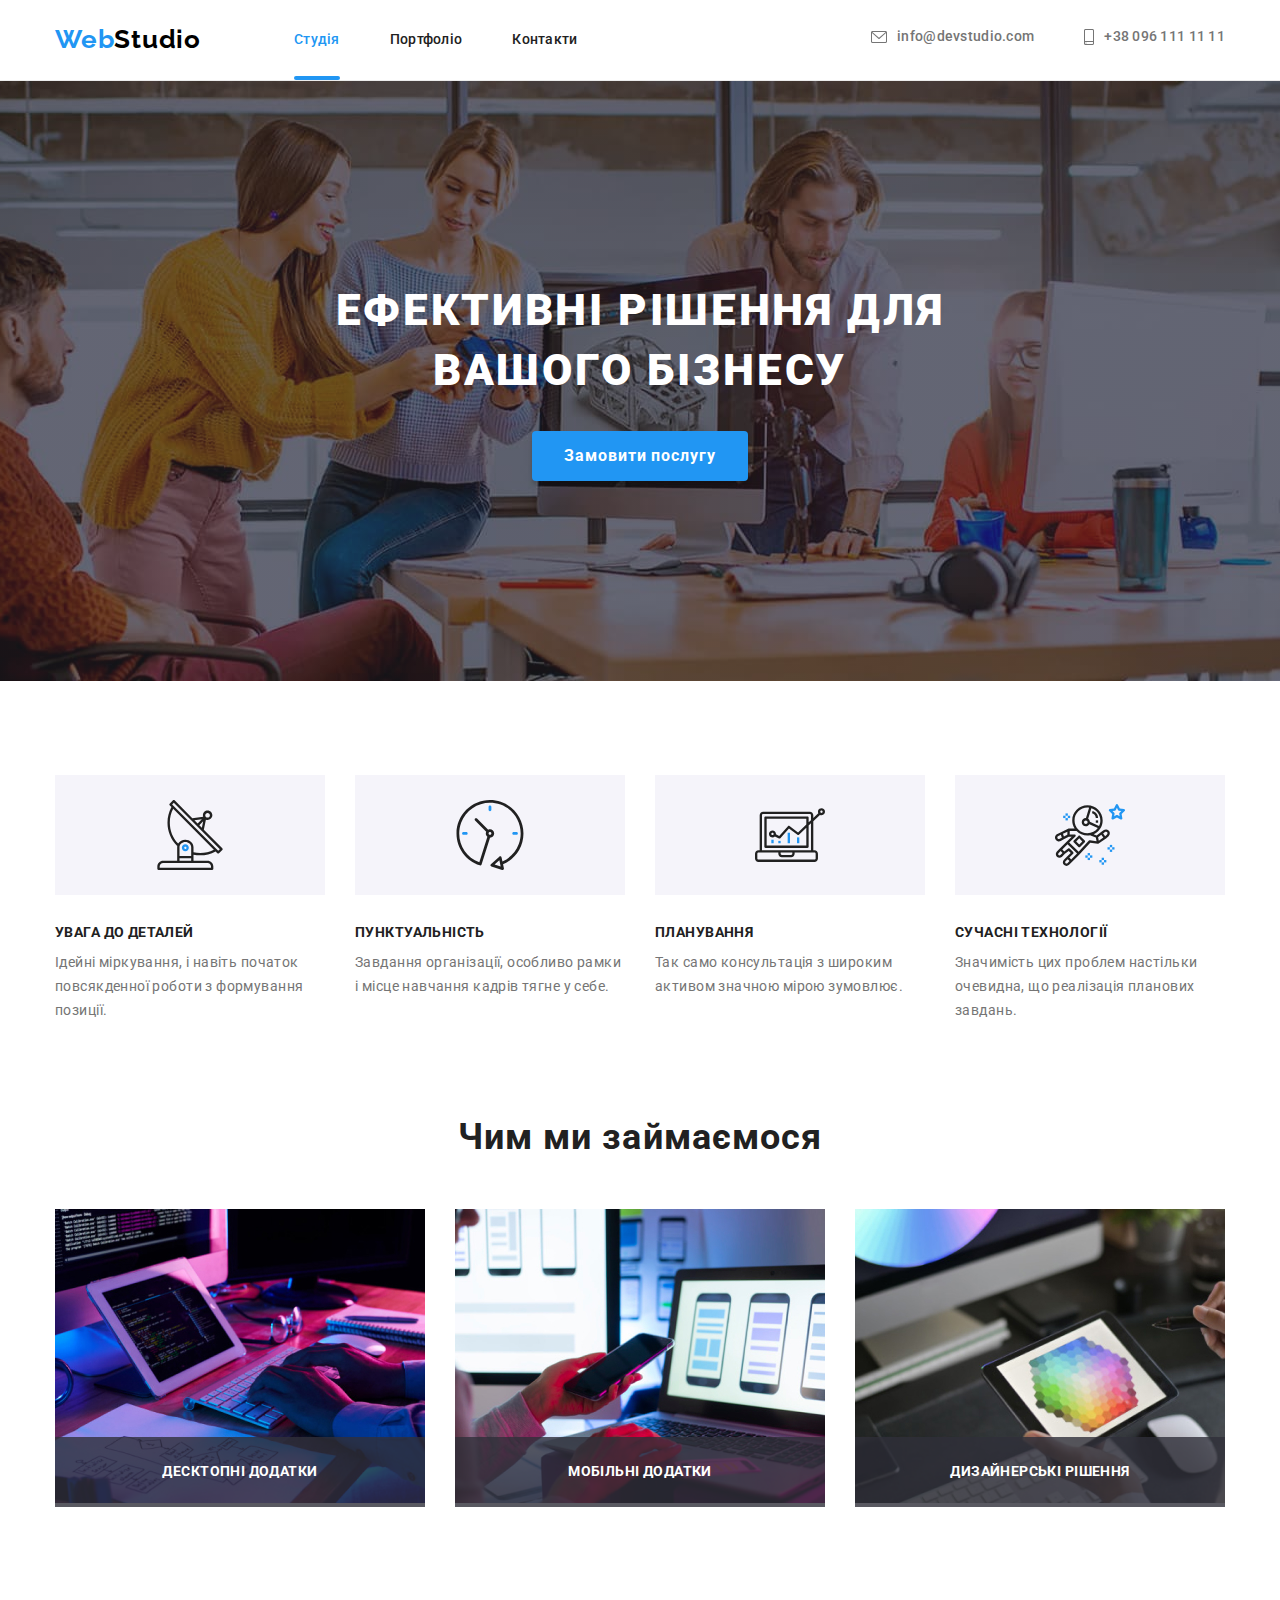
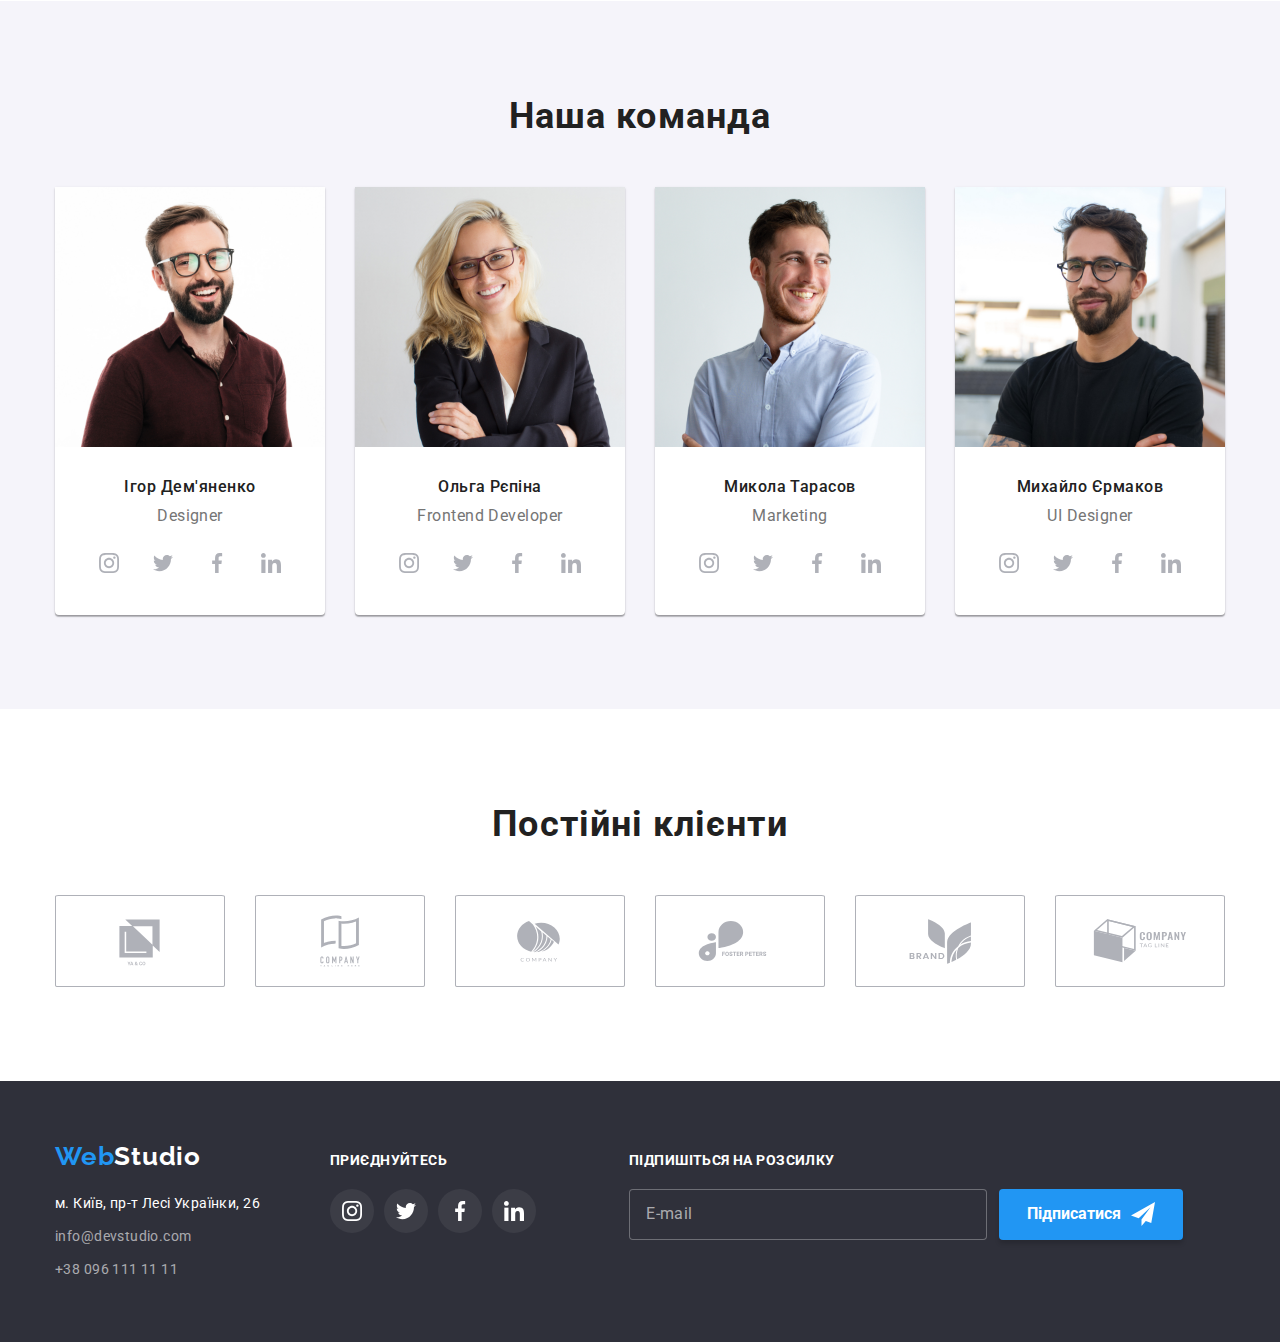
==== index.html @ 7e3d5393 "hw6" ====
<!DOCTYPE html>
<html lang="uk">
<head>
    <meta charset="UTF-8">
    <meta http-equiv="X-UA-Compatible" content="IE=edge">
    <meta name="viewport" content="width=device-width, initial-scale=1.0">
    <link rel="preconnect" href="https://fonts.googleapis.com">
    <link rel="preconnect" href="https://fonts.gstatic.com" crossorigin>
    <link href="https://fonts.googleapis.com/css2?family=Raleway:wght@700&family=Roboto:wght@400;500;700;900&display=swap" rel="stylesheet">
    <link rel="stylesheet" href="https://cdnjs.cloudflare.com/ajax/libs/modern-normalize/1.1.0/modern-normalize.min.css">
    <link rel="stylesheet" href="./css/styles.css">
    <title>Document</title>
</head>
<body>
    <!-- Шапка сайта -->
    <header class="header">
        <div class="container">
            <nav class="header-nav">
                <a class="logo link" href="" aria-label="логотип сайту"><span class="logo-span">Web</span>Studio</a>
                <ul class="header-nav-list list">
                    <li class="header-nav-item"><a class="header-nav-link link current" href="./index.html">Студія</a></li>
                    <li class="header-nav-item"><a class="header-nav-link link" href="./portfolio.html">Портфоліо</a></li>
                    <li class="header-nav-item"><a class="header-nav-link link" href="">Контакти</a></li>
                </ul>
            </nav>
            <ul class="header-contact-list list">
                <li class="header-contact-item"><a class="header-contact-link link" href="mailto:info@devstudio.com">
                    <svg class="header-icon" width="16" height="12" >
                        <use href="./images/icons.svg#mail"></use>
                    </svg>
                    info@devstudio.com</a></li>
                <li class="header-contact-item"><a class="header-contact-link link" href="tel:+380961111111">
                    <svg class="header-icon" width="10" height="16" >
                        <use href="./images/icons.svg#tel"></use>
                    </svg>
                    +38 096 111 11 11</a></li>
            </ul>
        </div>
    </header>
    
    <!-- main -->
    <main>
        <!-- hero -->
        <section class="hero">
            <h1 class="hero-title">Ефективні рішення для<br> вашого бізнесу</h1>
            <button class="hero-button" type="button" data-modal-open>Замовити послугу</button>
        </section>

        <!-- Переваги -->
        <section class="features section">
            <div class="container">
                <h2 hidden>Переваги</h2>
                    <ul class="features-list list">
                        <li class="features-list-item">
                            <div class="features-icon-fon">
                                <svg class="features-icon" width="70" height="70">
                                    <use href="./images/icons.svg#icon-features_antenna"></use>
                                </svg>
                            </div>

                            <h3 class="features-list-title">УВАГА ДО ДЕТАЛЕЙ</h3>
                            <p class="features-list-p">Ідейні міркування, і навіть початок повсякденної роботи з формування позиції.</p>
                        </li>
                        <li class="features-list-item">
                            <div class="features-icon-fon">
                                <svg class="features-icon" width="70" height="70">
                                    <use href="./images/icons.svg#icon-features_clock"></use>
                                </svg>
                            </div>
                            <h3 class="features-list-title">ПУНКТУАЛЬНІСТЬ</h3>
                            <p class="features-list-p">Завдання організації, особливо рамки і місце навчання кадрів тягне у себе.</p>
                        </li>
                        <li class="features-list-item">
                            <div class="features-icon-fon">
                                <svg class="features-icon" width="70" height="70">
                                    <use href="./images/icons.svg#icon-features_diagram"></use>
                                </svg>
                            </div>
                            <h3 class="features-list-title">ПЛАНУВАННЯ</h3>
                            <p class="features-list-p">Так само консультація з широким активом значною мірою зумовлює.</p>
                        </li>
                        <li class="features-list-item">
                            <div class="features-icon-fon">
                                <svg class="features-icon" width="70" height="70">
                                    <use href="./images/icons.svg#icon-features_astronaut"></use>
                                </svg>
                            </div>
                            <h3 class="features-list-title">СУЧАСНІ ТЕХНОЛОГІЇ</h3>
                            <p class="features-list-p">Значимість цих проблем настільки очевидна, що реалізація планових завдань.</p>
                        </li>
                    </ul>
            </div>
        </section>

        <!-- Чим ми займаємося -->
        <section class="section">
           <div class="container"> <h2 class="work-title">Чим ми займаємося</h2>
                <ul class="work-list list">
                    <li class="work-list-item">
                        <a class="work-list-link" href="">
                            <img src="./images/box1.jpg" alt="код" width="370">
                            <p class="work-list-p">Десктопні додатки</p>
                        </a>
                    </li>
                    <li class="work-list-item">
                        <a class="work-list-link" href="">
                            <img src="./images/box2.jpg" alt="анімація" width="370">
                            <p class="work-list-p">Мобільні додатки</p>
                        </a>
                    </li>
                    <li class="work-list-item">
                        <a class="work-list-link" href="">
                            <img src="./images/box3.jpg" alt="дизайн" width="370">
                            <p class="work-list-p">Дизайнерські рішення</p>
                        </a>
                    </li>
                </ul>
            </div>
        </section>

        <!-- Команда -->
        <section class="team section">
            <div class="container">
                <h2 class="team-title">Наша команда</h2>
                <ul class="team-list list">
                    <li class="team-list-item">
                        <img src="./images/ihor.jpg" alt="Ігор Дем'яненко" width="270">
                        <div class="team-list-div">
                            <h3 class="team-list-title">Ігор Дем'яненко</h3> 
                            <p class="team-list-p">Designer</p>
                            <ul class="team-social-list list">
                                <li class="team-social-item">
                                    <a href="" class="team-social-link link">
                                        <svg class="team-social-icon" width="20" height="20">
                                            <use href="./images/icons.svg#icon-instagram"></use>
                                        </svg>
                                    </a>
                                </li>
                                <li class="team-social-item">
                                    <a href="" class="team-social-link link">
                                        <svg class="team-social-icon" width="20" height="20">
                                            <use href="./images/icons.svg#icon-twitter"></use>
                                        </svg>
                                    </a>
                                </li>
                                <li class="team-social-item">
                                    <a href="" class="team-social-link link">
                                        <svg class="team-social-icon" width="20" height="20">
                                            <use href="./images/icons.svg#icon-facebook"></use>
                                        </svg>
                                    </a>
                                </li>
                                <li class="team-social-item">
                                    <a href="" class="team-social-link link">
                                        <svg class="team-social-icon" width="20" height="20">
                                            <use href="./images/icons.svg#icon-linkedin"></use>
                                        </svg>
                                    </a>
                                </li>
                            </ul>

                        </div>
                    </li>
                    <li class="team-list-item">
                        <img src="./images/olga.jpg" alt="Ольга Рєпіна" width="270">
                        <div class="team-list-div">
                            <h3 class="team-list-title">Ольга Рєпіна</h3> 
                            <p class="team-list-p">Frontend Developer</p>
                            <ul class="team-social-list list">
                                <li class="team-social-item">
                                    <a href="" class="team-social-link link">
                                        <svg class="team-social-icon" width="20" height="20">
                                            <use href="./images/icons.svg#icon-instagram"></use>
                                        </svg>
                                    </a>
                                </li>
                                <li class="team-social-item">
                                    <a href="" class="team-social-link link">
                                        <svg class="team-social-icon" width="20" height="20">
                                            <use href="./images/icons.svg#icon-twitter"></use>
                                        </svg>
                                    </a>
                                </li>
                                <li class="team-social-item">
                                    <a href="" class="team-social-link link">
                                        <svg class="team-social-icon" width="20" height="20">
                                            <use href="./images/icons.svg#icon-facebook"></use>
                                        </svg>
                                    </a>
                                </li>
                                <li class="team-social-item">
                                    <a href="" class="team-social-link link">
                                        <svg class="team-social-icon" width="20" height="20">
                                            <use href="./images/icons.svg#icon-linkedin"></use>
                                        </svg>
                                    </a>
                                </li>
                            </ul>
                        </div>
                    </li>
                    <li class="team-list-item">
                        <img src="./images/mykola.jpg" alt="Микола Тарасов" width="270">
                        <div class="team-list-div">
                            <h3 class="team-list-title">Микола Тарасов</h3> 
                            <p class="team-list-p">Marketing</p> 
                            <ul class="team-social-list list">
                                <li class="team-social-item">
                                    <a href="" class="team-social-link link">
                                        <svg class="team-social-icon" width="20" height="20">
                                            <use href="./images/icons.svg#icon-instagram"></use>
                                        </svg>
                                    </a>
                                </li>
                                <li class="team-social-item">
                                    <a href="" class="team-social-link link">
                                        <svg class="team-social-icon" width="20" height="20">
                                            <use href="./images/icons.svg#icon-twitter"></use>
                                        </svg>
                                    </a>
                                </li>
                                <li class="team-social-item">
                                    <a href="" class="team-social-link link">
                                        <svg class="team-social-icon" width="20" height="20">
                                            <use href="./images/icons.svg#icon-facebook"></use>
                                        </svg>
                                    </a>
                                </li>
                                <li class="team-social-item">
                                    <a href="" class="team-social-link link">
                                        <svg class="team-social-icon" width="20" height="20">
                                            <use href="./images/icons.svg#icon-linkedin"></use>
                                        </svg>
                                    </a>
                                </li>
                            </ul>
                        </div>
                    </li>
                    <li class="team-list-item">
                        <img src="./images/mykhailo.jpg" alt="Михайло Єрмаков" width="270">
                        <div class="team-list-div">
                            <h3 class="team-list-title">Михайло Єрмаков</h3> 
                            <p class="team-list-p">UI Designer</p>
                            <ul class="team-social-list list">
                                <li class="team-social-item">
                                    <a href="" class="team-social-link link">
                                        <svg class="team-social-icon" width="20" height="20">
                                            <use href="./images/icons.svg#icon-instagram"></use>
                                        </svg>
                                    </a>
                                </li>
                                <li class="team-social-item">
                                    <a href="" class="team-social-link link">
                                        <svg class="team-social-icon" width="20" height="20">
                                            <use href="./images/icons.svg#icon-twitter"></use>
                                        </svg>
                                    </a>
                                </li>
                                <li class="team-social-item">
                                    <a href="" class="team-social-link link">
                                        <svg class="team-social-icon" width="20" height="20">
                                            <use href="./images/icons.svg#icon-facebook"></use>
                                        </svg>
                                    </a>
                                </li>
                                <li class="team-social-item">
                                    <a href="" class="team-social-link link">
                                        <svg class="team-social-icon" width="20" height="20">
                                            <use href="./images/icons.svg#icon-linkedin"></use>
                                        </svg>
                                    </a>
                                </li>
                            </ul>
                        </div>
                    </li>
                </ul>
            </div>
        </section>
        <!-- Клієнти -->
        <section class="client section">
            <div class="container">
                <h2 class="client-title">Постійні клієнти</h2>
                <ul class="client-list list">
                    <li class="client-item">
                        <a href="" class="client-link">
                            <svg class="client-icon" width="106" height="60">
                                <use href="./images/icons.svg#icon-client1"></use>
                            </svg>
                        </a>
                    </li>
                    <li class="client-item">
                        <a href="" class="client-link">
                            <svg class="client-icon" width="106" height="60">
                                <use href="./images/icons.svg#icon-client2"></use>
                            </svg>
                        </a>
                    </li>
                    <li class="client-item">
                        <a href="" class="client-link">
                            <svg class="client-icon" width="106" height="60">
                                <use href="./images/icons.svg#icon-client3"></use>
                            </svg>
                        </a>
                    </li>
                    <li class="client-item">
                        <a href="" class="client-link">
                            <svg class="client-icon" width="106" height="60">
                                <use href="./images/icons.svg#icon-client4"></use>
                            </svg>
                        </a>
                    </li>
                    <li class="client-item">
                        <a href="" class="client-link">
                            <svg class="client-icon" width="106" height="60">
                                <use href="./images/icons.svg#icon-client5"></use>
                            </svg>
                        </a>
                    </li>
                    <li class="client-item">
                        <a href="" class="client-link">
                            <svg class="client-icon" width="106" height="60">
                                <use href="./images/icons.svg#icon-client6"></use>
                            </svg>
                        </a>
                    </li>
                </ul>
            </div>
        </section>
    </main>

    <!-- Футер -->
    <footer class="footer">
        <div class="container">
            <div class="footer-flex">
                <div class="footer-contact-flex">
                    <a class="footer-logo link" href="" aria-label="логотип сайту"><span class="footer-logo-span">Web</span>Studio</a>
                    <address class="footer-contact">
                        <p class="footer-contact-p">м. Київ, пр-т Лесі Українки, 26</p>
                        <ul class="footer-contact-list list">
                            <li class="footer-contact-item""><a class="address-list-link link" href="mailto:info@devstudio.com">info@devstudio.com</a></li>
                            <li class="footer-contact-item""><a class="address-list-link link" href="tel:+380961111111">+38 096 111 11 11</a></li>
                        </ul>
                    </address>
                </div>
                <div class="footer-join-flex">
                    <p class="footer-join-p">приєднуйтесь</p>
                    <ul class="footer-join-list list">
                        <li class="footer-join-item">
                            <a href="" class="footer-join-link">
                                <svg class="footer-join-icon" width="20" height="20">
                                    <use href="./images/icons.svg#icon-instagram"></use>
                                </svg>
                            </a>
                        </li>
                        <li class="footer-join-item">
                            <a href="" class="footer-join-link">
                                <svg class="footer-join-icon" width="20" height="20">
                                    <use href="./images/icons.svg#icon-twitter"></use>
                                </svg>
                            </a>
                        </li>
                        <li class="footer-join-item">
                            <a href="" class="footer-join-link">
                                <svg class="footer-join-icon" width="20" height="20">
                                    <use href="./images/icons.svg#icon-facebook"></use>
                                </svg>
                            </a>
                        </li>
                        <li class="footer-join-item">
                            <a href="" class="footer-join-link">
                                <svg class="footer-join-icon" width="20" height="20">
                                    <use href="./images/icons.svg#icon-linkedin"></use>
                                </svg>
                            </a>
                        </li>
                    </ul>
                </div>
                <div class="footer-submit">
                    <p class="footer-submit-text">Підпишіться на розсилку</p>
                    <div class="footer-submit-form">
                        <label for="submit-mail" class="footer-submit-label"></label>
                        <input name="submit-mail" type="email" class="footer-submit-input" id="submit-mail" placeholder="E-mail">
                        <button class="footer-submit-btn" type="submit">Підписатися</button>
                    </div>
                </div>
            </div>
        </div>
    </footer>
<!-- modal -->
<div class="backdrop is-hidden" data-modal>
    <div class="modal">
        <button type="button" class="close-btn" data-modal-close>
            <svg width="11" height="11">
                <use href="./images/icons.svg#icon-close"></use>
            </svg>
        </button>

        <form class="form">
            <p class="form-title-p">Залиште свої дані, ми вам передзвонимо</p>
            
            <div class="form-field top-title">
                <label for="name" class="form-label">Ім'я</label>
                <input type="text" class="form-input" name="name" id="name">
                <svg class="input-icon" width="18" height="18">
                    <use href="./images/icons.svg#icon-person-black"></use>
                </svg>
            </div>
            <div class="form-field">
                <label for="tel" class="form-label">Телефон</label>
                <input type="tel" class="form-input" name="tel" id="tel">
                <svg class="input-icon" width="18" height="18">
                    <use href="./images/icons.svg#icon-phone-black"></use>
                </svg>
            </div>
            <div class="form-field">
                <label for="email" class="form-label">Пошта</label>
                <input type="email" class="form-input" name="email" id="email">
                <svg class="input-icon" width="18" height="18">
                    <use href="./images/icons.svg#icon-email-black"></use>
                </svg>
            </div>
            <div class="form-field">
                <label for="comment" class="comment-label">Коментар</label>
                <textarea class="comment" name="comment" id="comment" rows="9" placeholder="Введіть текст"></textarea>
            </div>
            <div class="contact-form-checkbox-wrapper">
                <input name="accept-policy" class="contact-form-checkbox" type="checkbox" id="policy-checkbox" required>
                <label for="policy-checkbox" class="contact-form-checkbox-label">
                    Погоджуюся з розсилкою та приймаю &nbsp;   
                    <a class="contact-form-checkbox-a" href=""> Умови договору</a>
                </label>
            </div>
            <button class="contact-form-submit-btn" type="submit">Відправити</button>
        </form>
    </div>
</div>
<script src="./js/modal.js"></script>
</body>
</html>
---- css/styles.css ----
:root {
  --primary-text-color: #757575;
  --title-text-color: #212121;
  --accent-color: #2196f3;
  --hero-background-color: #2f303a;
  --white-text-color: #ffffff;
  --team-background-color: #f5f4fa;
}
body {
  font-family: "Roboto", sans-serif;
  color: var(--title-text-color);
}
/* прибираємо точки списків */
.list {
  padding: 0;
  margin: 0;
  list-style: none;
}
/* скидаємо margin */
h1,
h2,
h3,
h4,
h5,
h6,
p,
ul {
  margin: 0;
  padding: 0;
}

/* прибираємо підкреслення посилань */
.link {
  text-decoration: none;
}
.section {
  padding-top: 94px;
  padding-bottom: 94px;
}
/* разметка контейнеров */
.container {
  width: 1200px;
  margin: 0 auto;
  padding-left: 15px;
  padding-right: 15px;
}
/* ========= Шапка сайта ========= */
.header {
  padding-top: 24px;
  padding-bottom: 25px;
  border-bottom: 1px solid #ececec;

  background-color: #ffffff;
}
/* flex i вирiвняти елементи меню по центру */
.header .container,
.header-nav {
  display: flex;
  align-items: center;
}
.logo {
  font-family: "Raleway", sans-serif;
  font-weight: 700;
  font-size: 26px;
  line-height: 1.19;
  letter-spacing: 0.03em;
  color: #000000;
}
.logo-span {
  color: var(--accent-color);
}
.header-nav-list {
  display: flex;
  margin-left: 93px;
}
.header-nav-item:not(:last-child) {
  margin-right: 50px;
}
.header-nav-link {
  position: relative;
  font-weight: 500;
  font-size: 14px;
  line-height: 1.14;
  letter-spacing: 0.02em;
  color: var(--title-text-color);

  transition: color 250ms cubic-bezier(0.4, 0, 0.2, 1);
}
.header-nav-link.current::after {
  position: absolute;
  display: block;
  content: "";
  width: 100%;
  height: 4px;
  border-radius: 2px;
  bottom: -33px;
  background-color: var(--accent-color);
}
.header-contact-list {
  display: flex;
  margin-left: auto;
}
/* margin-right: 50px для всiх крiм останого елемента меню */
.header-contact-item:not(:last-child) {
  margin-right: 50px;
}
.header-contact-link {
  display: inline-flex;
  align-items: center;

  font-weight: 500;
  font-size: 14px;
  line-height: 1.14;
  letter-spacing: 0.02em;
  color: var(--primary-text-color);

  transition: color 250ms cubic-bezier(0.4, 0, 0.2, 1);
}

.header-icon {
  margin-right: 10px;
  fill: currentColor;
}
.header-nav-link:hover,
.header-nav-link:focus,
.header-contact-link:hover,
.header-contact-link:focus {
  color: var(--accent-color);
}
.header-nav-link.current {
  color: var(--accent-color);
}
/* ========= main index.html ========= */
.hero {
  padding-top: 200px;
  padding-bottom: 200px;
  max-width: 1600px;
  max-height: 600px;
  margin-left: auto;
  margin-right: auto;
  background-color: rgba(47, 48, 58, 0.4);
  background-image: linear-gradient(
      rgba(47, 48, 58, 0.4),
      rgba(47, 48, 58, 0.4)
    ),
    url("../images/cover.jpg");
  background-repeat: no-repeat;
  background-position: center;
  background-size: cover;
  text-align: center;
}
.hero-title {
  margin-bottom: 30px;

  font-weight: 900;
  font-size: 44px;
  line-height: 1.36;
  letter-spacing: 0.06em;
  text-transform: uppercase;
  color: var(--white-text-color);
}
.hero-button {
  display: inline-block;
  padding: 10px 32px;
  box-shadow: 0px 4px 4px rgba(0, 0, 0, 0.15);
  border: 0;
  border-radius: 4px;
  min-width: 216px;

  font-weight: 700;
  font-size: 16px;
  line-height: 1.88;
  align-items: center;
  text-align: center;
  letter-spacing: 0.06em;
  background-color: var(--accent-color);
  color: var(--white-text-color);
  cursor: pointer;
}

/* ========= Переваги ========= */
.features {
  padding-bottom: 0;
}
.features-list {
  display: flex;
}
.features-list-item:not(:last-child) {
  margin-right: 30px;
}
.features-list-item {
  min-width: 270px;
}
.features-icon-fon {
  display: flex;
  width: 270px;
  height: 120px;
  align-items: center;
  justify-content: center;
  background-color: var(--team-background-color);
}
.features-icon {
}
.features-list-title {
  margin-top: 30px;
  margin-bottom: 10px;

  font-weight: 700;
  font-size: 14px;
  line-height: 1.14;
  letter-spacing: 0.03em;
  text-transform: uppercase;
  color: var(--title-text-color);
}
.features-list-p {
  font-size: 14px;
  line-height: 1.71;
  letter-spacing: 0.03em;
  color: var(--primary-text-color);
}
/* ========= Чим ми займаємося ========= */
.work-title {
  margin-bottom: 50px;
  text-align: center;

  font-weight: 700;
  font-size: 36px;
  line-height: 1.17;
  text-align: center;
  letter-spacing: 0.03em;
  color: var(--title-text-color);
}
.work-list {
  display: flex;
}
.work-list-item:not(:last-child) {
  margin-right: 30px;
}
.work-list-item {
  position: relative;
}
.work-list-link {
}
.work-list-p {
  width: 100%;
  position: absolute;
  bottom: 0;
  left: 0;

  padding: 27px 0;

  font-weight: 700;
  font-size: 14px;
  line-height: 1.14;
  text-align: center;
  letter-spacing: 0.03em;
  text-transform: uppercase;

  color: #ffffff;
  background-color: rgba(47, 48, 58, 0.8);
}
/* ========= Команда ========= */
.team {
  background-color: var(--team-background-color);
  text-align: center;
}
.team-title {
  margin-bottom: 50px;

  font-weight: 700;
  font-size: 36px;
  line-height: 1.17;
  text-align: center;
  letter-spacing: 0.03em;
  color: var(--title-text-color);
}
.team-list {
  display: flex;
}
.team-list-item {
  box-shadow: 0px 1px 3px rgba(0, 0, 0, 0.12), 0px 1px 1px rgba(0, 0, 0, 0.14),
    0px 2px 1px rgba(0, 0, 0, 0.2);
  border-radius: 0px 0px 4px 4px;
  background-color: #ffffff;
}
.team-list-div {
  padding-top: 30px;
  padding-bottom: 30px;
}
.team-list-item > img {
  display: block;
  max-width: 100%;
}
.team-list-item:not(:last-child) {
  margin-right: 30px;
}
.team-list-title {
  margin-bottom: 10px;

  font-weight: 500;
  font-size: 16px;
  line-height: 1.19;
  text-align: center;
  letter-spacing: 0.03em;
  color: var(--title-text-color);
}
.team-list-p {
  font-size: 16px;
  line-height: 1.19;
  text-align: center;
  letter-spacing: 0.03em;
  color: var(--primary-text-color);
}
.team-social-list {
  display: flex;
  padding: 0 32px;
  margin-top: 16px;
  justify-content: space-between;
  align-items: center;
}
.team-social-item {
  width: 44px;
  height: 44px;
}
.team-social-link {
  display: flex;
  justify-content: center;
  align-items: center;
  border-radius: 50%;
  width: 100%;
  height: 100%;
  background-color: #ffffff;
  transition: background-color 250ms cubic-bezier(0.4, 0, 0.2, 1);
}
.team-social-icon {
  fill: #afb1b8;
  transition: fill 250ms cubic-bezier(0.4, 0, 0.2, 1);
}
.team-social-link:hover .team-social-icon,
.team-social-link:focus .team-social-icon {
  fill: #ffffff;
}
.team-social-link:hover,
.team-social-link:focus {
  background-color: var(--accent-color);
}
/* ========= Клієнти ========= */
.client {
}
.client-title {
  margin-bottom: 50px;

  font-weight: 700;
  font-size: 36px;
  line-height: 1.17;
  text-align: center;
  letter-spacing: 0.03em;
}
.client-list {
  display: flex;
  padding: 0;
  margin: 0;
  justify-content: space-between;
  align-items: center;
}
.client-item {
  width: 170px;
  height: 92px;
}
.client-item:not(:last-child) {
  margin-right: 30px;
}
.client-link {
  display: flex;
  padding: 16px 32px;
  width: 100%;
  height: 100%;
  border: 1px solid #afb1b8;
  border-radius: 2%;
  background-color: #ffffff;
  transition: border-color 250ms cubic-bezier(0.4, 0, 0.2, 1);
}
.client-link:hover,
.client-link:focus {
  border-color: var(--accent-color);
}
.client-icon {
  fill: #afb1b8;
  transition: fill 250ms cubic-bezier(0.4, 0, 0.2, 1);
}
.client-link:hover .client-icon,
.client-link:focus .client-icon {
  fill: var(--accent-color);
}
/* ========= Футер ========= */
.footer {
  padding-top: 60px;
  padding-bottom: 60px;

  background-color: var(--hero-background-color);
}
.footer-flex {
  display: flex;
  align-items: baseline;
}
.footer-contact-flex {
}
.footer-logo {
  display: inline-block;
  margin-bottom: 20px;

  font-family: "Raleway", sans-serif;
  font-weight: 700;
  font-size: 26px;
  line-height: 1.19;
  letter-spacing: 0.03em;
  color: var(--white-text-color);
}
.footer-logo-span {
  color: var(--accent-color);
}
.footer-contact {
  font-style: normal;
}
.footer-contact-p {
  font-size: 14px;
  line-height: 1.71;
  letter-spacing: 0.03em;
  color: var(--white-text-color);
}
.footer-contact-list {
}
.footer-contact-item {
  margin-top: 9px;
}
.address-list-link {
  font-size: 14px;
  line-height: 1.71;
  letter-spacing: 0.03em;
  color: rgba(255, 255, 255, 0.6);
  transition: color 250ms cubic-bezier(0.4, 0, 0.2, 1);
}

.address-list-link:hover,
.address-list-link:focus {
  color: var(--accent-color);
}
.footer-join-flex {
  margin-left: 70px;
  width: 206px;
}
.footer-join-p {
  margin-bottom: 20px;

  font-weight: 700;
  font-size: 14px;
  line-height: 1.14;
  letter-spacing: 0.03em;
  text-transform: uppercase;
  color: #ffffff;
}
.footer-join-list {
  display: flex;
  justify-content: space-between;
  align-items: center;
}
.footer-join-item {
  width: 44px;
  height: 44px;
}
.footer-join-item:not(:last-child) {
  margin-right: 10px;
}
.footer-join-link {
  display: flex;
  justify-content: center;
  align-items: center;
  border-radius: 50%;
  width: 100%;
  height: 100%;
  background-color: #ffffff10;
  transition: background-color 250ms cubic-bezier(0.4, 0, 0.2, 1);
}
.footer-join-link:hover,
.footer-join-link:focus {
  background-color: var(--accent-color);
}
.footer-join-icon {
  fill: #ffffff;
}
.footer-submit {
  margin-left: 93px;
}
.footer-submit-text {
  margin-bottom: 20px;

  font-weight: 700;
  font-size: 14px;
  line-height: 1.14;
  letter-spacing: 0.03em;
  text-transform: uppercase;

  color: #ffffff;
}
.footer-submit-form {
  display: flex;
}
.footer-submit-label {
}
.footer-submit-input {
  width: 358px;
  margin: 0;
  padding: 15px 16px;

  border: 1px solid rgba(255, 255, 255, 0.3);
  border-radius: 4px;
  background-color: var(--hero-background-color);
  color: var(--white-text-color);
}
.footer-submit-input::placeholder {
  font-size: 16px;
  line-height: 1.25;
  letter-spacing: 0.03em;

  color: rgba(255, 255, 255, 0.6);
}
.footer-submit-btn {
  display: inline-flex;
  align-items: center;
  justify-content: center;

  border: none;
  margin: 0;
  padding: 10px 28px;
  border-radius: 4px;
  background-color: var(--accent-color);
  box-shadow: 0px 4px 4px rgba(0, 0, 0, 0.15);
  font-weight: 700;
  font-size: 16px;
  line-height: 1.88;
  color: #ffffff;
  margin-left: 12px;
  cursor: pointer;
}
.footer-submit-btn::after {
  content: "";
  display: inline-block;
  width: 24px;
  height: 24px;
  margin-left: 10px;
  background-image: url(../images/send.svg);
}
/* ========= portfolio ========= */
.portfolio-nav {
  display: flex;
  justify-content: center;
}
.portfolio-nav-item {
  margin-bottom: 50px;
  margin-left: 8px;
}
.portfolio-nav-btn {
  padding: 6px 22px;
  border: 0px;
  border-radius: 4px;

  font-weight: 500;
  font-size: 16px;
  line-height: 1.86;
  text-align: center;
  letter-spacing: 0.03em;
  color: var(--title-text-color);
  background-color: var(--team-background-color);
  cursor: pointer;

  transition: background-color 250ms cubic-bezier(0.4, 0, 0.2, 1),
    color 250ms cubic-bezier(0.4, 0, 0.2, 1),
    box-shadow 250ms cubic-bezier(0.4, 0, 0.2, 1);
}
.portfolio-nav-btn:hover,
.portfolio-nav-btn:focus {
  color: var(--white-text-color);
  background-color: var(--accent-color);
  box-shadow: 0px 3px 1px rgba(0, 0, 0, 0.1), 0px 1px 2px rgba(0, 0, 0, 0.08),
    0px 2px 2px rgba(0, 0, 0, 0.12);
}
.portfolio-list {
  display: flex;
  flex-wrap: wrap;
}
/*  width: calc(100% / 3) + 2 вiдступи*/
.portfolio-list-item {
  width: calc((100% - 60) / 3);
  margin-right: 30px;
  margin-bottom: 30px;

  background: #ffffff;
}
.portfolio-list-item > img {
  display: block;
  min-width: 100%;
}
/* нижнiм трьом елементам margin-bottom: 0 */
.portfolio-list-item:nth-last-child(-n + 3) {
  margin-bottom: 0;
}
/* кожному третьому елементу margin-right: 0 */
.portfolio-list-item:nth-child(3n) {
  margin-right: 0;
}
.portfolio-list-link {
  display: block;
  transition: box-shadow 250ms cubic-bezier(0.4, 0, 0.2, 1);
}
.portfolio-list-link:hover,
.portfolio-list-link:focus {
  box-shadow: 0px 1px 1px rgba(0, 0, 0, 0.12), 0px 4px 4px rgba(0, 0, 0, 0.06),
    1px 4px 6px rgba(0, 0, 0, 0.16);
}
.portfolio-description {
  position: relative;
  overflow: hidden;
}
.portfolio-overlay {
  position: absolute;
  display: inline-block;
  content: "";
  width: 100%;
  height: 100%;
  top: 0;
  left: 0;
  background-color: rgba(33, 150, 243, 0.9);
  transform: translateY(100%);
  transition: transform 250ms cubic-bezier(0.4, 0, 0.2, 1);
}
.portfolio-list-item:hover .portfolio-overlay {
  transform: translateY(0);
}

.portfolio-description-p {
  position: absolute;
  top: 0;
  left: 0;

  padding: 63px 24px;

  font-size: 18px;
  line-height: 1.56;
  letter-spacing: 0.03em;
  color: #ffffff;
}
.portfolio-list-div {
  padding: 20px 24px;
  border-right: 1px solid #eeeeee;
  border-left: 1px solid #eeeeee;
  border-bottom: 1px solid #eeeeee;
}
.portfolio-list-title {
  margin-bottom: 4px;

  font-weight: 700;
  font-size: 18px;
  line-height: 2;
  letter-spacing: 0.06em;
  color: var(--title-text-color);
}
.portfolio-list-p {
  font-size: 16px;
  line-height: 1.88;
  letter-spacing: 0.03em;
  color: var(--primary-text-color);
}

/* ========= modal ========= */
.backdrop {
  position: fixed;
  top: 0;
  left: 0;
  width: 100vw;
  height: 100vh;
  display: flex;
  justify-content: center;
  align-items: center;

  background-color: rgba(0, 0, 0, 0.2);

  transition: opacity 250ms cubic-bezier(0.4, 0, 0.2, 1),
    visibility 250ms cubic-bezier(0.4, 0, 0.2, 1);
}
.backdrop.is-hidden {
  opacity: 0;
  visibility: hidden;
  pointer-events: none;
}
.backdrop.is-hidden .modal {
  transform: scale(2);
}
.modal {
  position: absolute;
  width: 528px;
  min-height: 581px;

  background-color: #fff;
  transform: scale(1);
  transition: transform 250ms cubic-bezier(0.4, 0, 0.2, 1);

  width: 528px;
  padding: 40px;
}
.close-btn {
  position: absolute;
  display: flex;
  justify-content: center;
  align-items: center;

  right: 8px;
  top: 8px;
  background-color: transparent;
  border-radius: 50%;
  width: 30px;
  height: 30px;
  border: 1px solid rgba(0, 0, 0, 0.1);
  cursor: pointer;
}
.close-btn:hover,
.close-btn:focus {
  fill: var(--accent-color);
  outline: none;
}
.form {
}
.form-title-p {
  font-weight: 700;
  font-size: 20px;
  line-height: 1.15;
  text-align: center;
  letter-spacing: 0.03em;

  color: var(--title-text-color);
}
.top-title {
  margin-top: 12px;
}
.form-field {
  position: relative;
  display: flex;
  flex-direction: column;
  margin-bottom: 10px;
}

.form-label,
.comment-label {
  font-size: 12px;
  line-height: 1.17;
  letter-spacing: 0.01em;

  color: var(--primary-text-color);
  margin-bottom: 4px;
}
.form-input {
  width: 100%;
  padding: 12px 42px;
  border: 1px solid rgba(33, 33, 33, 0.2);
  border-radius: 4px;

  transition: border-color 250ms cubic-bezier(0.4, 0, 0.2, 1);
}
.form-input:hover,
.form-input:focus {
  outline: none;
  border-color: var(--accent-color);
}
.form-input:hover + .input-icon,
.form-input:focus + .input-icon {
  fill: var(--accent-color);
}
.input-icon {
  position: absolute;
  top: 50%;
  left: 12px;
  transform: translateY(25%);
  transition: fill 250ms cubic-bezier(0.4, 0, 0.2, 1);
}
.comment {
  width: 100%;
  height: 100%;
  padding: 12px 16px;
  resize: none;
  border: 1px solid rgba(33, 33, 33, 0.2);
  border-radius: 4px;

  font-size: 12px;
  line-height: 1.17;
  letter-spacing: 0.01em;

  color: rgba(117, 117, 117, 0.5);

  transition: border-color 250ms cubic-bezier(0.4, 0, 0.2, 1);
}
.comment:hover,
.comment:focus {
  outline: none;
  border-color: var(--accent-color);
}
.comment::placeholder {
  font-size: 12px;
  line-height: 1.17;
  letter-spacing: 0.01em;

  color: rgba(117, 117, 117, 0.5);
}
.contact-form-checkbox-wrapper {
  margin-bottom: 30px;
}
.contact-form-checkbox {
  position: absolute;
  width: 1px;
  height: 1px;
  margin: -1px;
  padding: 0;
  border: 0;
  overflow: hidden;
  clip: rect(0 0 0 0);
}
.contact-form-checkbox:checked + .contact-form-checkbox-label::before {
  background-image: url(../images/icon-check.svg);
  background-position: center;
  border: 0;
}
.contact-form-checkbox:focus + .contact-form-checkbox-label::before {
}
.contact-form-checkbox-label {
  display: flex;
  font-size: 14px;
  align-items: center;
  line-height: 1.71;
  letter-spacing: 0.03em;

  color: var(--primary-text-color);
}
.contact-form-checkbox-label::before {
  display: inline-block;
  content: "";
  width: 16px;
  height: 15px;
  border: 2px solid #212121;
  border-radius: 2px;
  margin-right: 8px;
  cursor: pointer;
}
.contact-form-checkbox-a {
  color: var(--accent-color);
}
.contact-form-submit-btn {
  display: flex;
  align-items: center;
  justify-content: center;

  margin: 0 auto;
  padding: 10px 52px;

  border: 0;
  border-radius: 4px;
  text-align: center;
  text-decoration: none;

  font-weight: 700;
  font-size: 16px;
  line-height: 1.88;
  letter-spacing: 0.06em;
  color: var(--white-text-color);
  background-color: var(--accent-color);
  box-shadow: 0px 4px 4px rgba(0, 0, 0, 0.15);

  cursor: pointer;

  transition: background-color 250ms cubic-bezier(0.4, 0, 0.2, 1);
}
.contact-form-submit-btn:hover,
.contact-form-submit-btn:focus {
  background-color: #188ce8;
  outline: none;
}
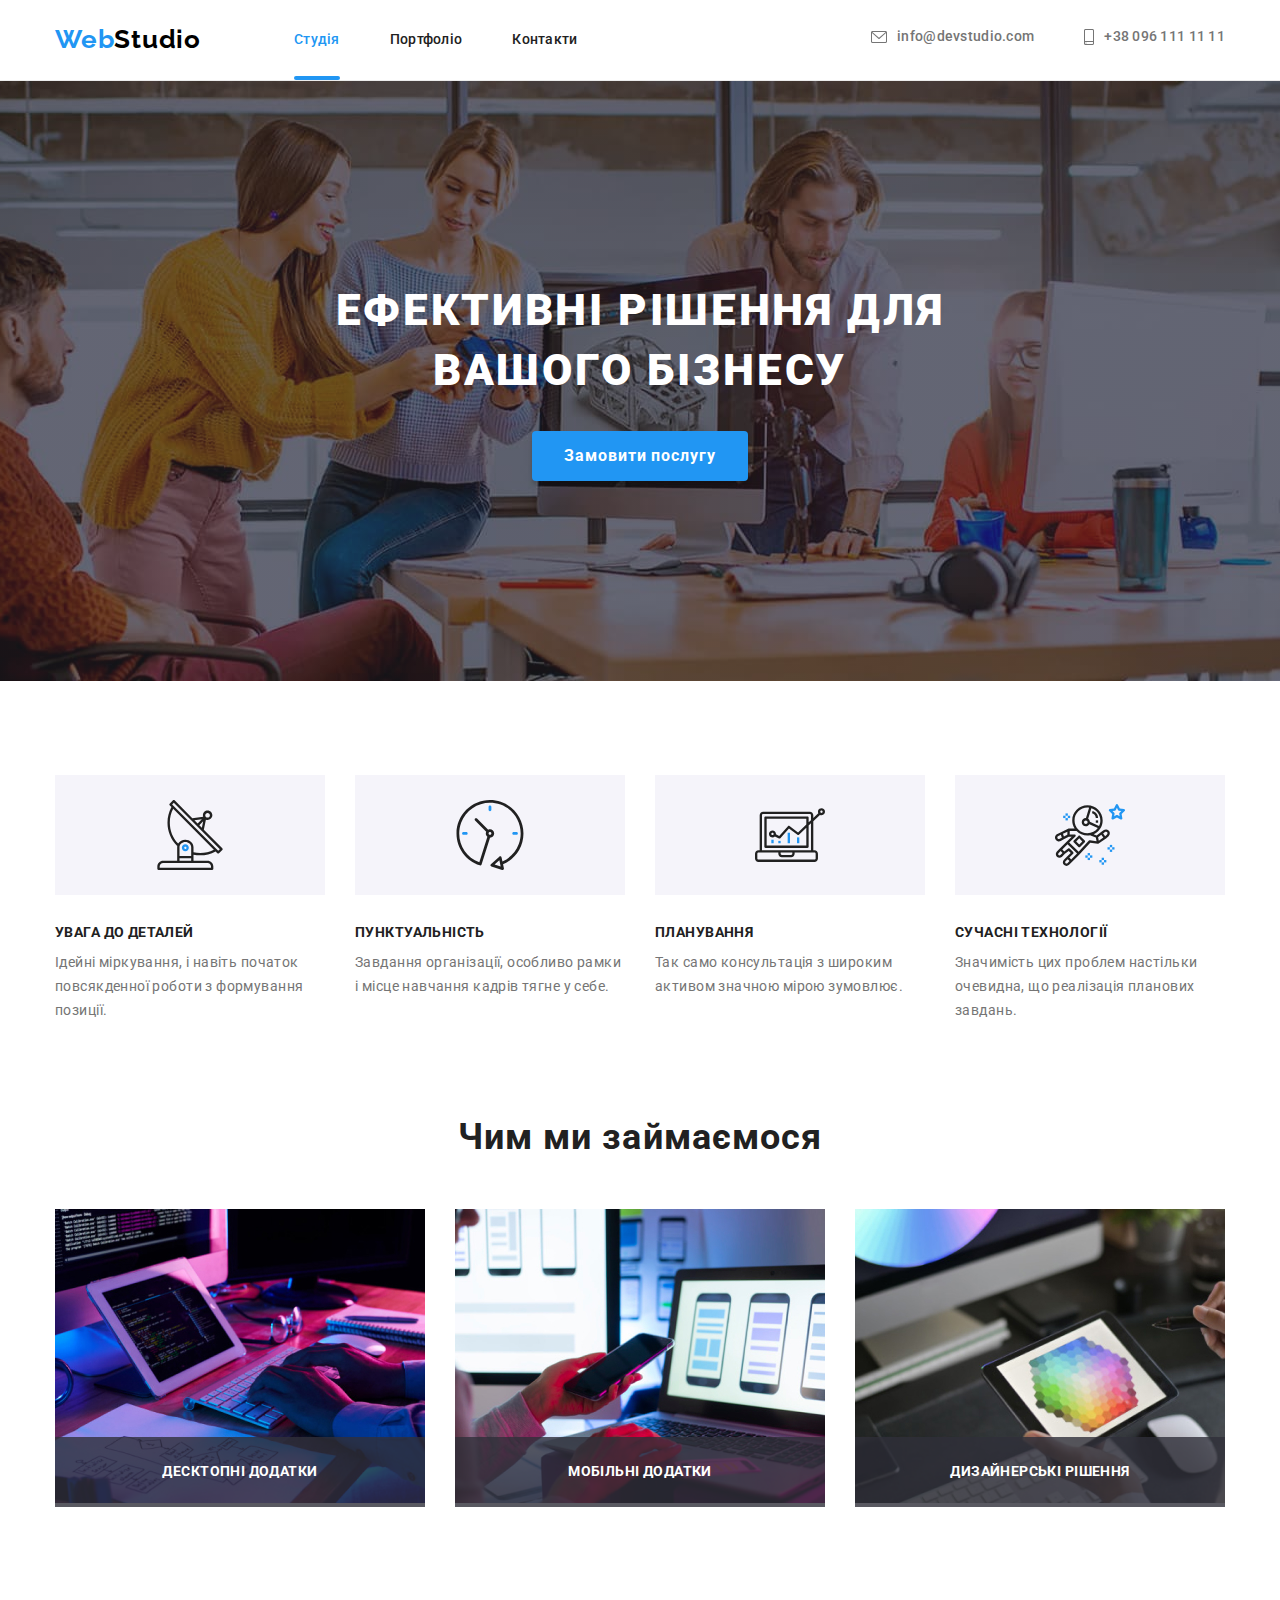
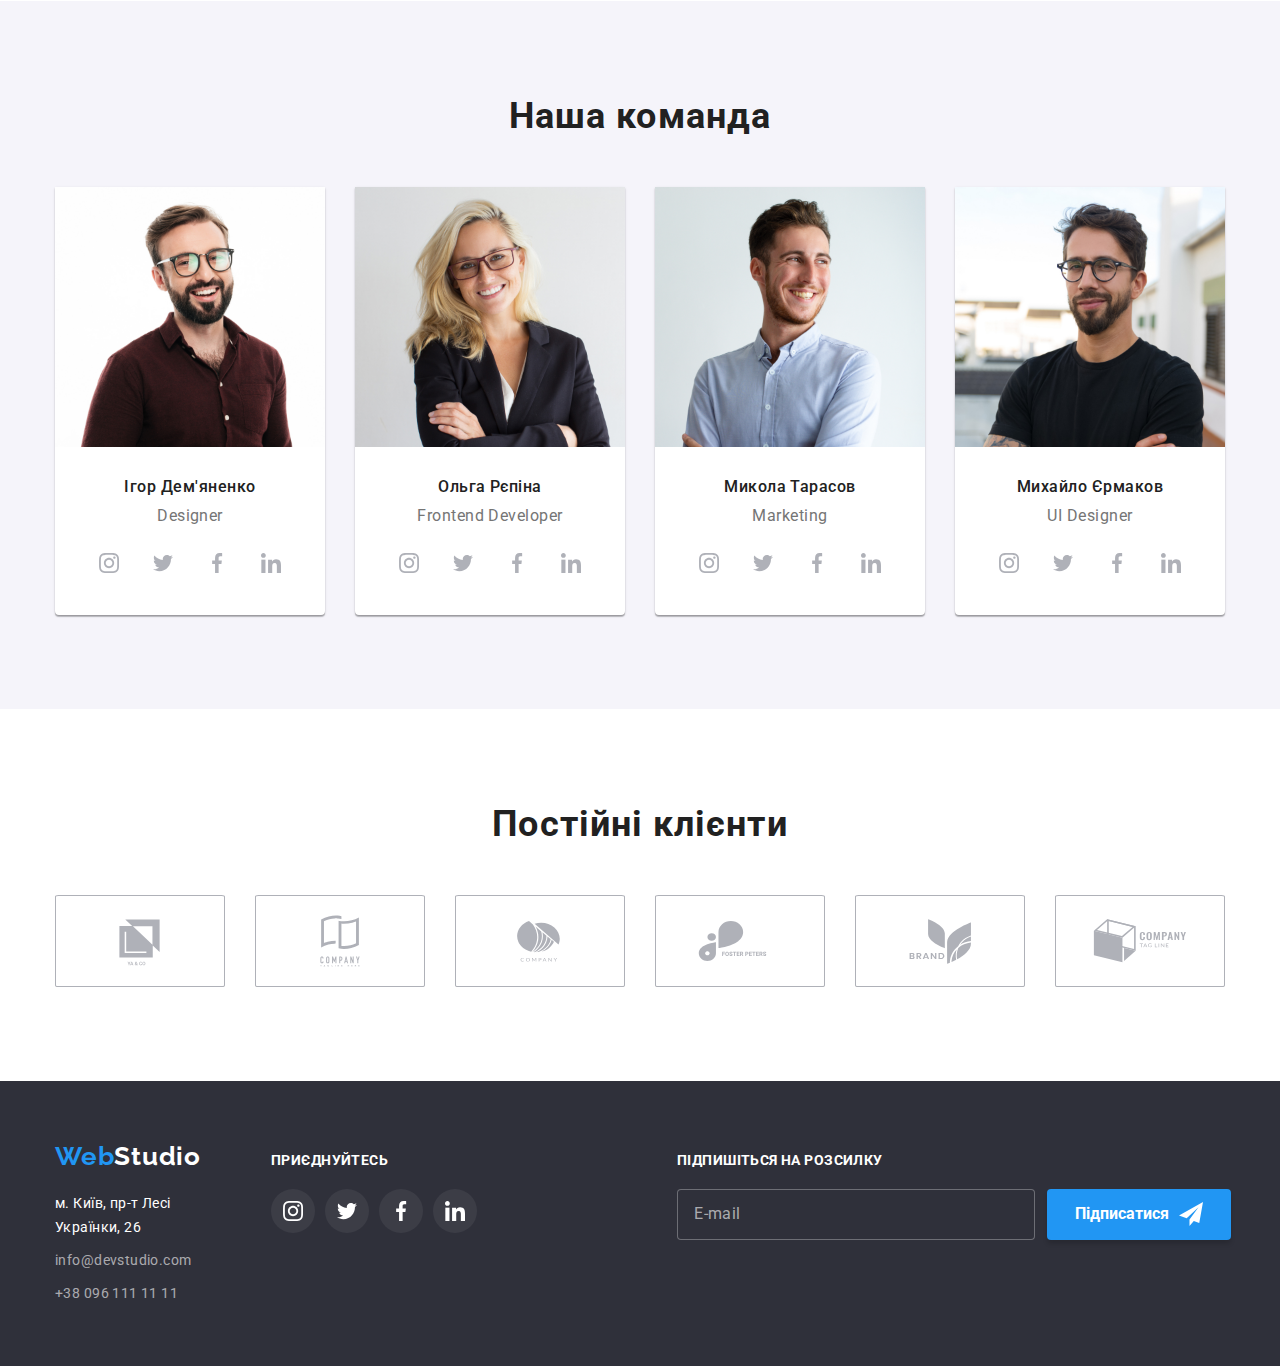
==== commit f24ce095: "Update" ====
--- a/index.html
+++ b/index.html
@@ -336,8 +336,8 @@
                     <address class="footer-contact">
                         <p class="footer-contact-p">м. Київ, пр-т Лесі Українки, 26</p>
                         <ul class="footer-contact-list list">
-                            <li class="footer-contact-item""><a class="address-list-link link" href="mailto:info@devstudio.com">info@devstudio.com</a></li>
-                            <li class="footer-contact-item""><a class="address-list-link link" href="tel:+380961111111">+38 096 111 11 11</a></li>
+                            <li class="footer-contact-item"><a class="address-list-link link" href="mailto:info@devstudio.com">info@devstudio.com</a></li>
+                            <li class="footer-contact-item"><a class="address-list-link link" href="tel:+380961111111">+38 096 111 11 11</a></li>
                         </ul>
                     </address>
                 </div>
@@ -376,11 +376,10 @@
                 </div>
                 <div class="footer-submit">
                     <p class="footer-submit-text">Підпишіться на розсилку</p>
-                    <div class="footer-submit-form">
-                        <label for="submit-mail" class="footer-submit-label"></label>
+                    <form class="footer-submit-form">
                         <input name="submit-mail" type="email" class="footer-submit-input" id="submit-mail" placeholder="E-mail">
                         <button class="footer-submit-btn" type="submit">Підписатися</button>
-                    </div>
+                    </form>
                 </div>
             </div>
         </div>
--- a/css/styles.css
+++ b/css/styles.css
@@ -489,7 +489,7 @@
   fill: #ffffff;
 }
 .footer-submit {
-  margin-left: 93px;
+  margin-left: 200px;
 }
 .footer-submit-text {
   margin-bottom: 20px;
@@ -698,7 +698,7 @@
 .modal {
   position: absolute;
   width: 528px;
-  min-height: 581px;
+  height: 581px;
 
   background-color: #fff;
   transform: scale(1);
@@ -721,6 +721,8 @@
   height: 30px;
   border: 1px solid rgba(0, 0, 0, 0.1);
   cursor: pointer;
+
+  transition: fill 250ms cubic-bezier(0.4, 0, 0.2, 1);
 }
 .close-btn:hover,
 .close-btn:focus {
@@ -745,11 +747,11 @@
   position: relative;
   display: flex;
   flex-direction: column;
-  margin-bottom: 10px;
 }
 
 .form-label,
 .comment-label {
+  margin-top: 10px;
   font-size: 12px;
   line-height: 1.17;
   letter-spacing: 0.01em;
@@ -810,7 +812,9 @@
   color: rgba(117, 117, 117, 0.5);
 }
 .contact-form-checkbox-wrapper {
-  margin-bottom: 30px;
+  display: flex;
+  justify-content: center;
+  margin: 20px auto 30px auto;
 }
 .contact-form-checkbox {
   position: absolute;
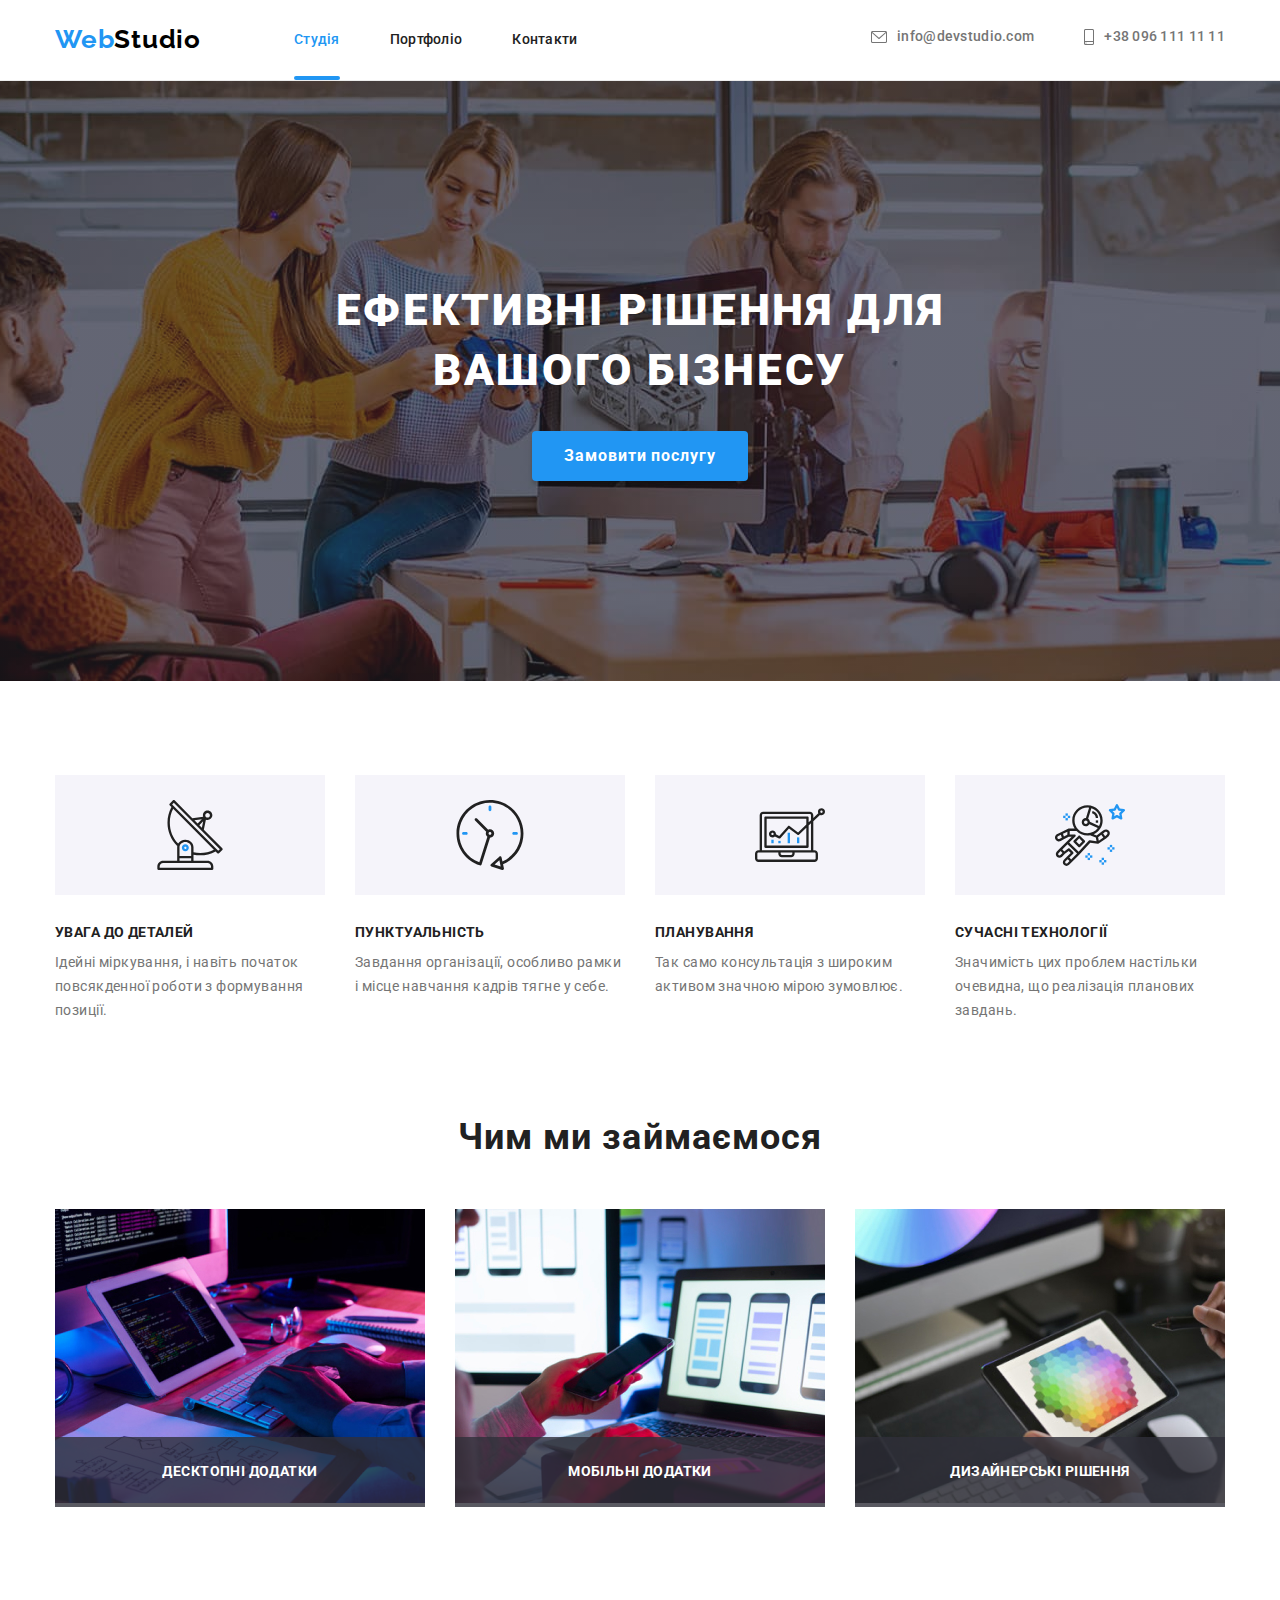
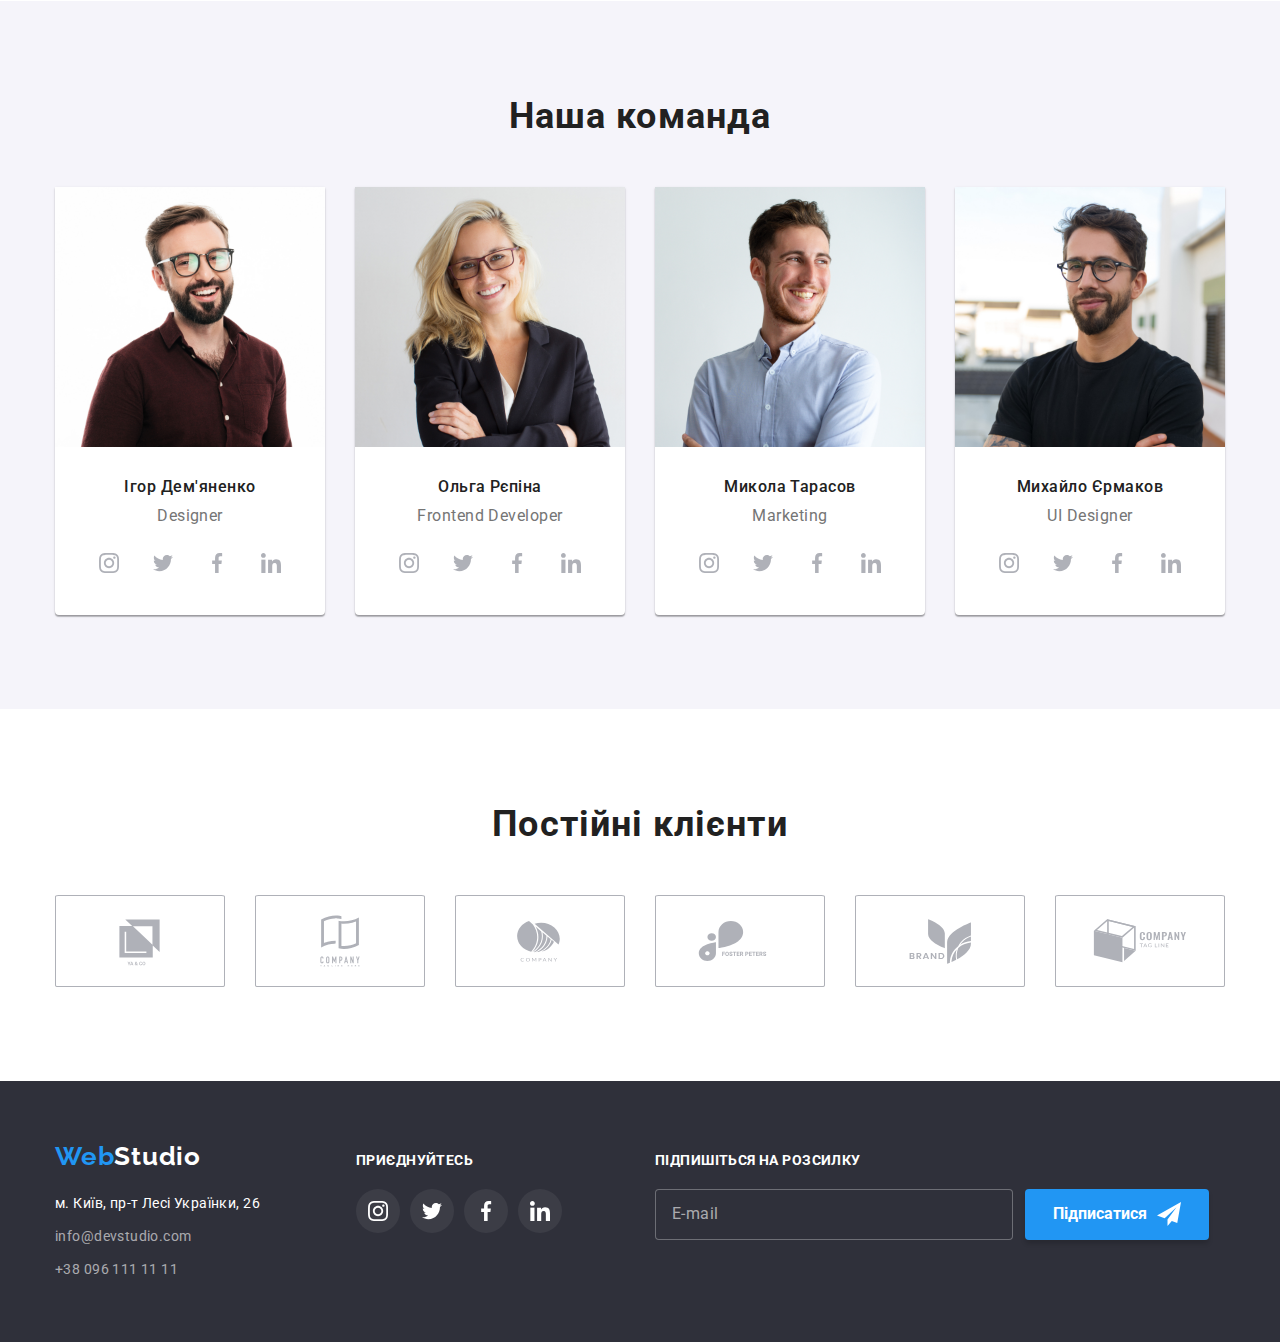
==== commit d2bcff58: "Updated css html" ====
--- a/index.html
+++ b/index.html
@@ -396,7 +396,7 @@
         <form class="form">
             <p class="form-title-p">Залиште свої дані, ми вам передзвонимо</p>
             
-            <div class="form-field top-title">
+            <div class="form-field">
                 <label for="name" class="form-label">Ім'я</label>
                 <input type="text" class="form-input" name="name" id="name">
                 <svg class="input-icon" width="18" height="18">
@@ -418,7 +418,7 @@
                 </svg>
             </div>
             <div class="form-field">
-                <label for="comment" class="comment-label">Коментар</label>
+                <label for="comment" class="form-label">Коментар</label>
                 <textarea class="comment" name="comment" id="comment" rows="9" placeholder="Введіть текст"></textarea>
             </div>
             <div class="contact-form-checkbox-wrapper">
--- a/css/styles.css
+++ b/css/styles.css
@@ -421,6 +421,7 @@
 }
 .footer-contact {
   font-style: normal;
+  width: 231px;
 }
 .footer-contact-p {
   font-size: 14px;
@@ -489,7 +490,8 @@
   fill: #ffffff;
 }
 .footer-submit {
-  margin-left: 200px;
+  margin-left: 93px;
+  width: 570px;
 }
 .footer-submit-text {
   margin-bottom: 20px;
@@ -698,14 +700,12 @@
 .modal {
   position: absolute;
   width: 528px;
-  height: 581px;
+  min-height: 581px;
+  padding: 40px;
 
   background-color: #fff;
   transform: scale(1);
   transition: transform 250ms cubic-bezier(0.4, 0, 0.2, 1);
-
-  width: 528px;
-  padding: 40px;
 }
 .close-btn {
   position: absolute;
@@ -739,9 +739,8 @@
   letter-spacing: 0.03em;
 
   color: var(--title-text-color);
-}
-.top-title {
-  margin-top: 12px;
+
+  margin-bottom: 2px;
 }
 .form-field {
   position: relative;
@@ -749,14 +748,13 @@
   flex-direction: column;
 }
 
-.form-label,
-.comment-label {
-  margin-top: 10px;
+.form-label {
   font-size: 12px;
   line-height: 1.17;
   letter-spacing: 0.01em;
 
   color: var(--primary-text-color);
+  margin-top: 10px;
   margin-bottom: 4px;
 }
 .form-input {
@@ -766,15 +764,6 @@
   border-radius: 4px;
 
   transition: border-color 250ms cubic-bezier(0.4, 0, 0.2, 1);
-}
-.form-input:hover,
-.form-input:focus {
-  outline: none;
-  border-color: var(--accent-color);
-}
-.form-input:hover + .input-icon,
-.form-input:focus + .input-icon {
-  fill: var(--accent-color);
 }
 .input-icon {
   position: absolute;
@@ -782,6 +771,15 @@
   left: 12px;
   transform: translateY(25%);
   transition: fill 250ms cubic-bezier(0.4, 0, 0.2, 1);
+}
+.form-input:hover,
+.form-input:focus {
+  outline: none;
+  border-color: var(--accent-color);
+}
+.form-input:hover + .input-icon,
+.form-input:focus + .input-icon {
+  fill: var(--accent-color);
 }
 .comment {
   width: 100%;
@@ -826,22 +824,6 @@
   overflow: hidden;
   clip: rect(0 0 0 0);
 }
-.contact-form-checkbox:checked + .contact-form-checkbox-label::before {
-  background-image: url(../images/icon-check.svg);
-  background-position: center;
-  border: 0;
-}
-.contact-form-checkbox:focus + .contact-form-checkbox-label::before {
-}
-.contact-form-checkbox-label {
-  display: flex;
-  font-size: 14px;
-  align-items: center;
-  line-height: 1.71;
-  letter-spacing: 0.03em;
-
-  color: var(--primary-text-color);
-}
 .contact-form-checkbox-label::before {
   display: inline-block;
   content: "";
@@ -851,7 +833,26 @@
   border-radius: 2px;
   margin-right: 8px;
   cursor: pointer;
-}
+  transition: background-image 5250ms cubic-bezier(0.4, 0, 0.2, 1);
+}
+.contact-form-checkbox:checked + .contact-form-checkbox-label::before {
+  background-image: url(../images/icon-check.svg);
+  background-position: center;
+  border: 0;
+}
+.contact-form-checkbox:focus + .contact-form-checkbox-label::before {
+  border: 2px solid var(--accent-color);
+}
+.contact-form-checkbox-label {
+  display: flex;
+  font-size: 14px;
+  align-items: center;
+  line-height: 1.71;
+  letter-spacing: 0.03em;
+
+  color: var(--primary-text-color);
+}
+
 .contact-form-checkbox-a {
   color: var(--accent-color);
 }
